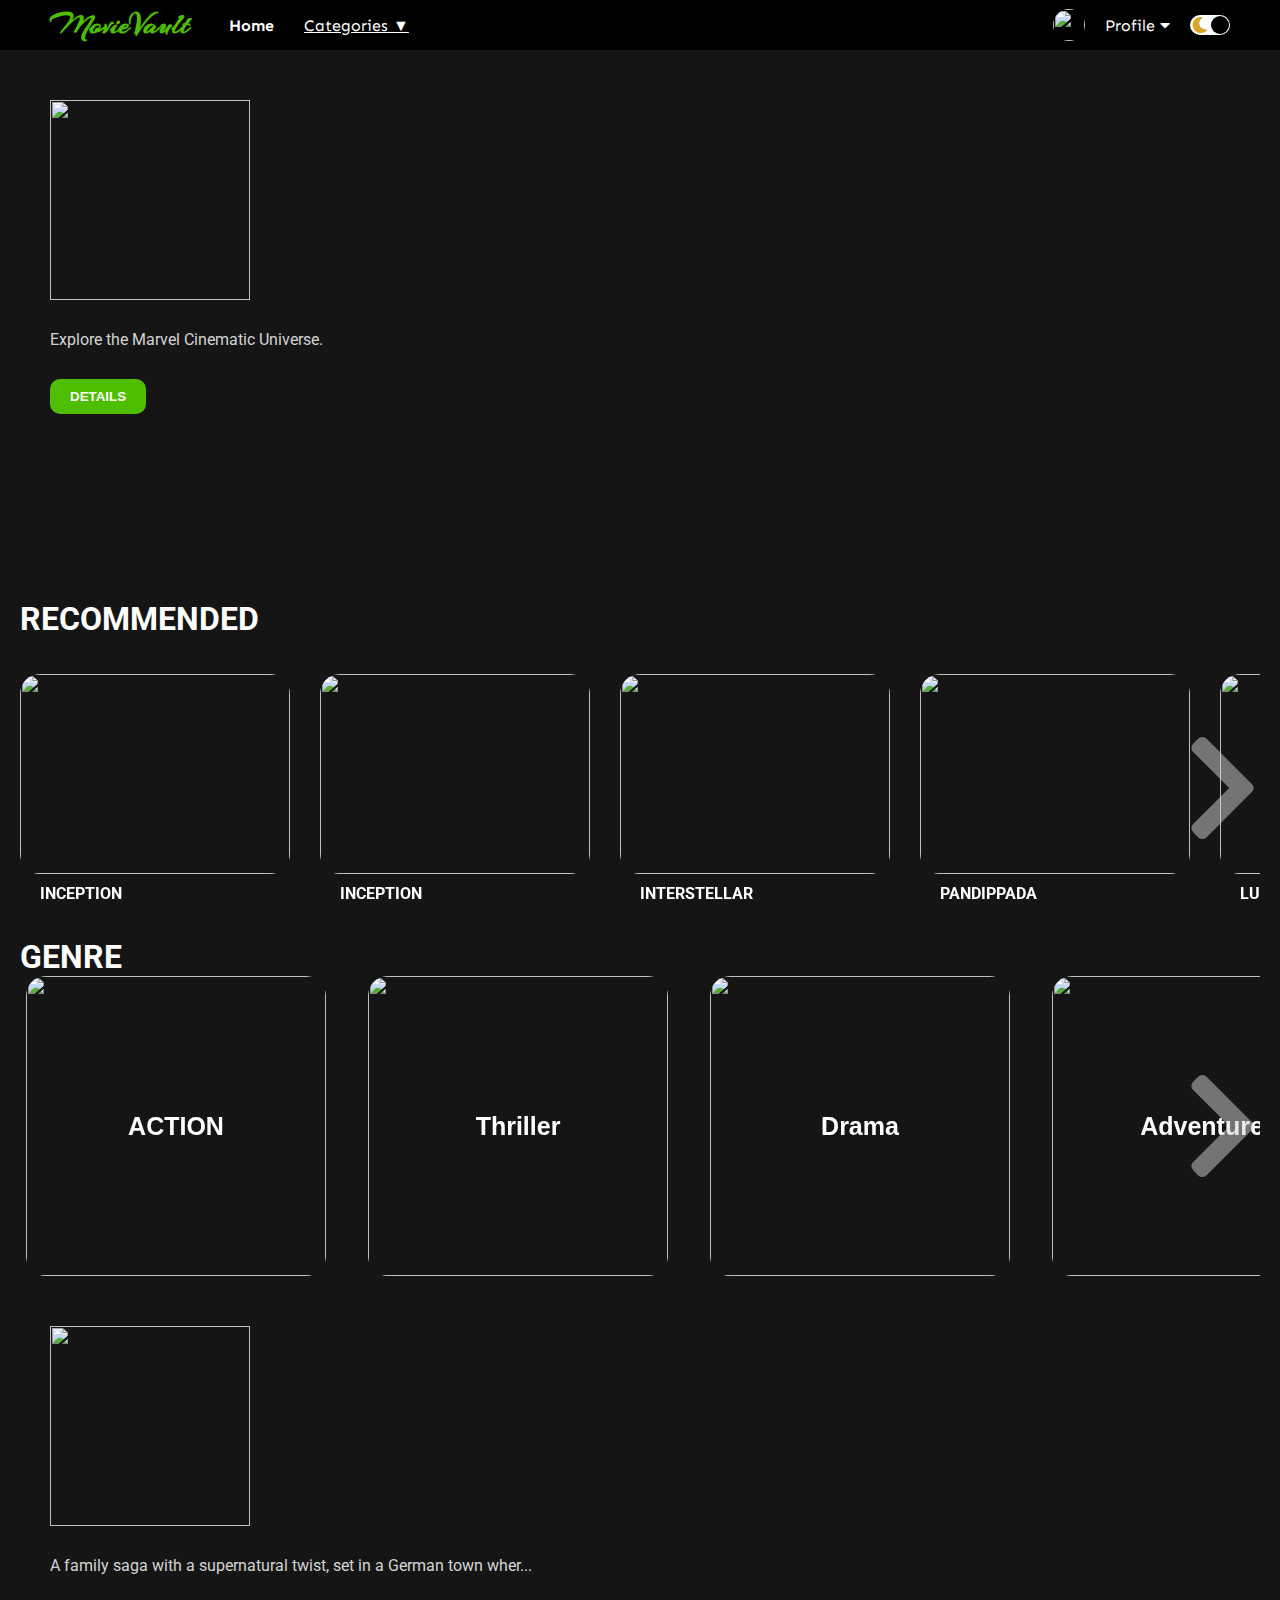
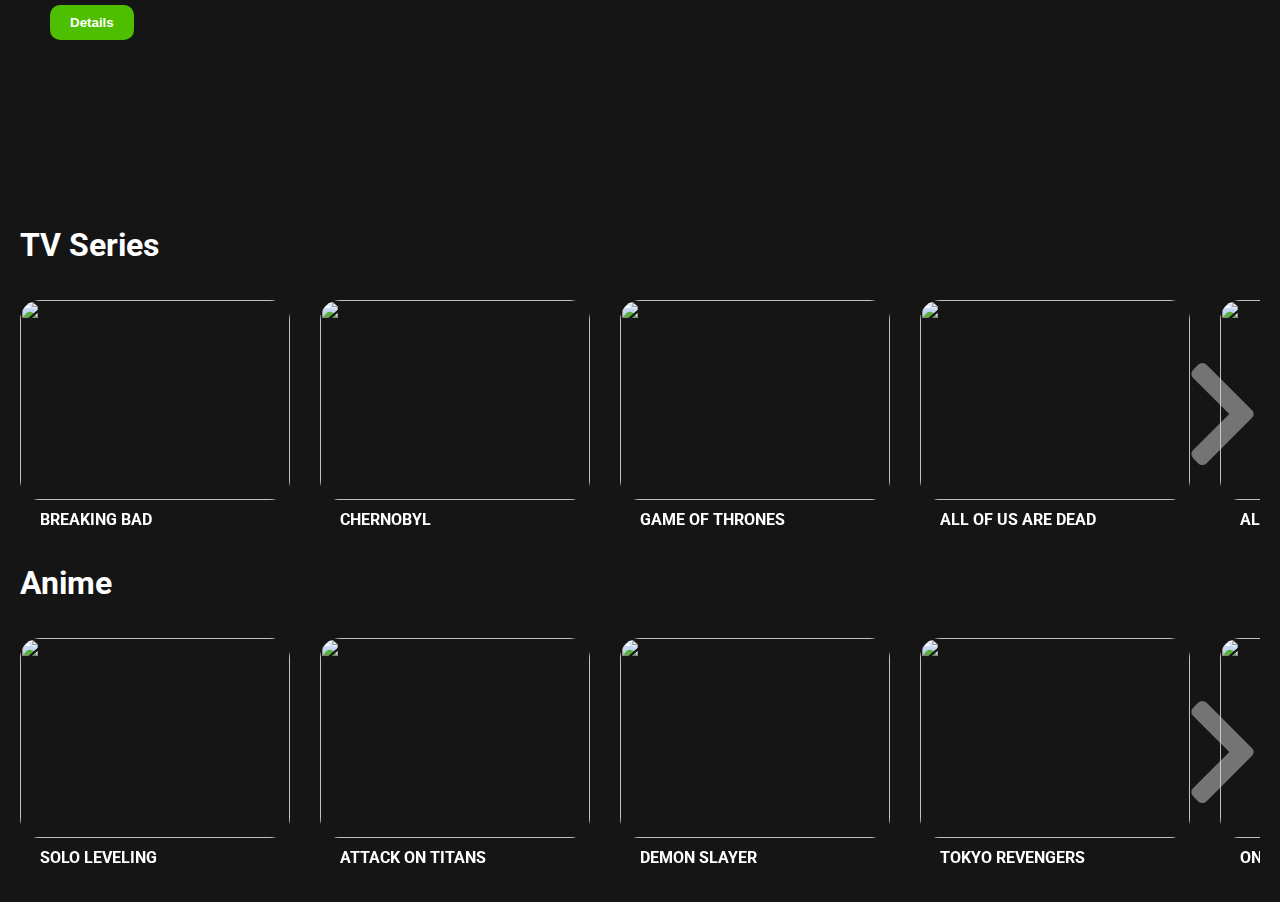
==== index.html @ 9e6b9f05 "Add files via upload" ====
<html lang="en">

<head>
    <meta charset="UTF-8">
    <meta http-equiv="X-UA-Compatible" content="IE=edge">
    <meta name="viewport" content="width=device-width, initial-scale=1.0">
    <link rel="stylesheet" href="style.css">
    <link href="https://fonts.googleapis.com/css2?family=Arizonia&family=Kanit:ital,wght@0,100;0,200;0,300;0,400;0,500;0,600;0,700;0,800;0,900;1,100;1,200;1,300;1,400;1,500;1,600;1,700;1,800;1,900&family=Roboto:ital,wght@0,100..900;1,100..900&family=Sen:wght@400..800&family=Winky+Sans:ital,wght@0,300..900;1,300..900&display=swap" 
    rel="stylesheet">
    <link rel="stylesheet" href="https://cdnjs.cloudflare.com/ajax/libs/font-awesome/5.15.2/css/all.min.css">
    <title>Movie Design</title>
</head>

<body>
    <div class="navbar">
        <div class="navbar-container">
            <div class="logo-container">
                <h1 class="logo">MovieVault</h1>
            </div>
            <div class="menu-container">
                <ul class="menu-list">
                    <li class="menu-list-item active">Home</li>
                    <li class="dropdown">
                        <a href="#">Categories ▼</a>
                        <ul class="dropdown-menu">
                            <li><a href="#sec1">Genre</a></li>
                            <li><a href="#">MARVEL</a></li>
                            <li><a href="#sec2">TV Series</a></li>
                        </ul>
                    </li>

                </ul>
            </div>
            <div class="profile-container">
                <img class="profile-picture" src="img/profile.jpg" alt="">
                <div class="profile-text-container">
                    <span class="profile-text">Profile</span>
                    <i class="fas fa-caret-down"></i>
                </div>
                <div class="toggle">
                    <i class="fas fa-moon toggle-icon"></i>
                    <i class="fas fa-sun toggle-icon"></i>
                    <div class="toggle-ball"></div>
                </div>
            </div>
        </div>
    </div>
    <div class="container">
        <div class="content-container">
            <div class="featured-content"
                style="background: linear-gradient(to bottom, rgba(0,0,0,0), #151515), url('img/f-1.jpg');">
                <img class="featured-title" src="img/f-t-1.png" alt="">
                <p class="featured-desc">Explore the Marvel Cinematic Universe. </p>
                <button class="featured-button" onclick="goToGenre('Marvel')">DETAILS</button>
            </div>
            <div class="movie-list-container">
                <h1 class="movie-list-title">RECOMMENDED</h1>
                <div class="movie-list-wrapper">
                    <div class="movie-list">
                        <div class="movie-list-item">
                            <img class="movie-list-item-img" src="img/1.jpg" alt="">
                            <span class="movie-list-item-title">INCEPTION</span>
                            <p class="movie-list-item-desc">A thief who steals corporate secrets through the use of dream-sharing technology...</p>
                            <button class="movie-list-item-button" onclick="goToDetails(1)">Details</button>
                            <h4>INCEPTION</h4>
                        </div>
                        <div class="movie-list-item">
                            <img class="movie-list-item-img" src="img/2.jpg" alt="">
                            <span class="movie-list-item-title">THE DARK KNIGHT</span>
                            <p class="movie-list-item-desc">When a menace known as the Joker wreaks havoc and chaos on the ...</p>
                            <button class="movie-list-item-button" onclick="goToDetails(2)">Details</button>
                            <h4>INCEPTION</h4>
                        </div>
                        <div class="movie-list-item">
                            <img class="movie-list-item-img" src="img/3.jpg" alt="">
                            <span class="movie-list-item-title">INTERSTELLAR</span>
                            <p class="movie-list-item-desc">When Earth becomes uninhabitable in the future, a farmer and...</p>
                            <button class="movie-list-item-button" onclick="goToDetails(3)">Details</button>
                            <h4>INTERSTELLAR</h4>
                        </div>
                        <div class="movie-list-item">
                            <img class="movie-list-item-img" src="img/4.jpg" alt="">
                            <span class="movie-list-item-title">PANDIPPADA</span>
                            <p class="movie-list-item-desc">A financially backward man, who tries out different business plans...</p>
                            <button class="movie-list-item-button" onclick="goToDetails(4)">Details</button>
                            <h4>PANDIPPADA</h4>
                        </div>
                        <div class="movie-list-item">
                            <img class="movie-list-item-img" src="img/5.jpg" alt="">
                            <span class="movie-list-item-title">LUCIFER</span>
                            <p class="movie-list-item-desc">A political Godfather dies and a lot of thieves dressed up as polit...</p>
                            <button class="movie-list-item-button" onclick="goToDetails(5)">Details</button>
                            <h4>LUCIFER</h4>
                        </div>
                        <div class="movie-list-item">
                            <img class="movie-list-item-img" src="img/6.jpg" alt="">
                            <span class="movie-list-item-title">PONMAN</span>
                            <p class="movie-list-item-desc">Gold dealer Ajesh lends precious sovereigns for a village wedding,...</p>
                            <button class="movie-list-item-button" onclick="goToDetails(6)">Details</button>
                            <h4>PONMAN</h4>
                        </div>
                        <div class="movie-list-item">
                            <img class="movie-list-item-img" src="img/7.jpg" alt="">
                            <span class="movie-list-item-title">TRAIN TO BUSAN</span>
                            <p class="movie-list-item-desc">While a zombie virus breaks out in South Korea, passengers struggle ...</p>
                            <button class="movie-list-item-button" onclick="goToDetails(7)">Details</button>
                            <h4>TRAIN TO BUSAN</h4>
                        </div>
                    </div>
                    <i class="fas fa-chevron-right arrow"></i>
                </div>
            </div>
            <div class="movie-list-container">
                <h1 class="movie-list-title" id="sec1">GENRE</h1>
                <div class="movie-list-wrapper">
                    <div class="movie-list">
                        <div class="movie-list-item">
                            <button class="image-button" onclick="goToGenre('Action')">
                            <img class="movie-list-item-img" src="img/22.jpg" alt="">
                            <span class="button-text">ACTION</span>
                            </button>
                        </div>
                        <div class="movie-list-item">
                            <button class="image-button" onclick="goToGenre('Thriller')">
                            <img class="movie-list-item-img" src="img/23.jpg" alt="">
                            <span class="button-text">Thriller</span>
                            </button>
                        </div>
                        <div class="movie-list-item">
                            <button class="image-button" onclick="goToGenre('Drama')">
                            <img class="movie-list-item-img" src="img/22.jpg" alt="">
                            <span class="button-text">Drama</span>
                            </button>
                        </div>
                        <div class="movie-list-item">
                            <button class="image-button" onclick="goToGenre('Adventure')">
                            <img class="movie-list-item-img" src="img/23.jpg" alt="">
                            <span class="button-text">Adventure</span>
                            </button>
                        </div>
                    </div>
                    <i class="fas fa-chevron-right arrow"></i>
                </div>
            </div>
            <div class="featured-content"
                style="background: linear-gradient(to bottom, rgba(0,0,0,0), #151515), url('img/f-2.jpg');">
                <img class="featured-title" src="img/f-t-2.png" alt="">
                <p class="featured-desc">A family saga with a supernatural twist, set in a German town wher...</p>
                <button class="featured-button" onclick="goToDetails(22)">Details</button>
            </div>
            <div class="movie-list-container">
                <h1 class="movie-list-title" id="sec2">TV Series</h1>
                <div class="movie-list-wrapper">
                    <div class="movie-list">
                        <div class="movie-list-item">
                            <img class="movie-list-item-img" src="img/8.jpg" alt="">
                            <span class="movie-list-item-title">BREAKING BAD</span>
                            <p class="movie-list-item-desc">A chemistry teacher diagnosed with inoperable lung cancer turns to...</p>
                            <button class="movie-list-item-button" onclick="goToDetails(8)">Details</button>
                            <h4>BREAKING BAD</h4>
                        </div>
                        <div class="movie-list-item">
                            <img class="movie-list-item-img" src="img/9.jpg" alt="">
                            <span class="movie-list-item-title">CHERNOBYL</span>
                            <p class="movie-list-item-desc">In April 1986, the city of Chernobyl in the Soviet Union suffers ...</p>
                            <button class="movie-list-item-button" onclick="goToDetails(9)">Details</button>
                            <h4>CHERNOBYL</h4>
                        </div>
                        <div class="movie-list-item">
                            <img class="movie-list-item-img" src="img/10.jpg" alt="">
                            <span class="movie-list-item-title">GAME OF THRONES</span>
                            <p class="movie-list-item-desc">Nine noble families fight for control over the lands of Westeros...</p>
                            <button class="movie-list-item-button" onclick="goToDetails(10)">Details</button>
                            <h4>GAME OF THRONES</h4>
                        </div>
                        <div class="movie-list-item">
                            <img class="movie-list-item-img" src="img/11.jpg" alt="">
                            <span class="movie-list-item-title">ALL OF US ARE DEAD</span>
                            <p class="movie-list-item-desc">A high school becomes ground zero for a zombie virus outbreak. Tra...</p>
                            <button class="movie-list-item-button" onclick="goToDetails(11)">Details</button>
                            <h4>ALL OF US ARE DEAD</h4>
                        </div>
                        <div class="movie-list-item">
                            <img class="movie-list-item-img" src="img/12.jpg" alt="">
                            <span class="movie-list-item-title">ALICE IN BORDERLAND</span>
                            <p class="movie-list-item-desc">Arisu - a listless, jobless and video-game-obsessed young man - s...</p>
                            <button class="movie-list-item-button" onclick="goToDetails(12)">Details</button>
                            <h4>ALICE IN BORDERLAND</h4>
                        </div>
                        <div class="movie-list-item">
                            <img class="movie-list-item-img" src="img/13.jpg" alt="">
                            <span class="movie-list-item-title">THE WALKING DEAD</span>
                            <p class="movie-list-item-desc">Sheriff Deputy Rick Grimes wakes up from a coma to learn the world...</p>
                            <button class="movie-list-item-button" onclick="goToDetails(13)">Details</button>
                            <h4>THE WALKING DEAD</h4>
                        </div>
                        <div class="movie-list-item">
                            <img class="movie-list-item-img" src="img/14.jpg" alt="">
                            <span class="movie-list-item-title">FARZI</span>
                            <p class="movie-list-item-desc">An artist who gets pulled into the murky high stakes of a con job...</p>
                            <button class="movie-list-item-button" onclick="goToDetails(14)">Details</button>
                            <h4>FARZI</h4>
                        </div>
                    </div>
                    <i class="fas fa-chevron-right arrow"></i>
                </div>
            </div>
            <div class="movie-list-container">
                <h1 class="movie-list-title">Anime</h1>
                <div class="movie-list-wrapper">
                    <div class="movie-list">
                        <div class="movie-list-item">
                            <img class="movie-list-item-img" src="img/15.jpg" alt="">
                            <span class="movie-list-item-title">SOLO LEVELING</span>
                            <p class="movie-list-item-desc">Follows the adventures of Sung Jinwoo in a world that is constantly...</p>
                            <button class="movie-list-item-button" onclick="goToDetails(15)">Details</button>
                            <h4>SOLO LEVELING</h4>
                        </div>
                        <div class="movie-list-item">
                            <img class="movie-list-item-img" src="img/16.jpg" alt="">
                            <span class="movie-list-item-title">ATTACK ON TITANS</span>
                            <p class="movie-list-item-desc">After his hometown is destroyed, young Eren Jaeger vows to...</p>
                            <button class="movie-list-item-button" onclick="goToDetails(16)">Details</button>
                            <h4>ATTACK ON TITANS</h4>
                        </div>
                        <div class="movie-list-item">
                            <img class="movie-list-item-img" src="img/17.jpg" alt="">
                            <span class="movie-list-item-title">DEMON SLAYER</span>
                            <p class="movie-list-item-desc">A family is attacked by demons and only two members survive - Tan...</p>
                            <button class="movie-list-item-button" onclick="goToDetails(17)">Details</button>
                            <h4>DEMON SLAYER</h4>
                        </div>
                        <div class="movie-list-item">
                            <img class="movie-list-item-img" src="img/18.jpg" alt="">
                            <span class="movie-list-item-title">TOKYO REVENGERS</span>
                            <p class="movie-list-item-desc">Hanagaki Takemichi lives an unsatisfying life right up until his ...</p>
                            <button class="movie-list-item-button" onclick="goToDetails(18)">Details</button>
                            <h4>TOKYO REVENGERS</h4>
                        </div>
                        <div class="movie-list-item">
                            <img class="movie-list-item-img" src="img/19.jpg" alt="">
                            <span class="movie-list-item-title">ONE PIECE</span>
                            <p class="movie-list-item-desc">Monkey D. Luffy sets off on an adventure with his pirate crew in ...</p>
                            <button class="movie-list-item-button" onclick="goToDetails(19)">Details</button>
                            <h4>ONE PIECE</h4>
                        </div>
                        <div class="movie-list-item">
                            <img class="movie-list-item-img" src="img/20.jpg" alt="">
                            <span class="movie-list-item-title">NARUTO</span>
                            <p class="movie-list-item-desc">Naruto Uzumaki, a mischievous adolescent ninja, struggles as he ...</p>
                            <button class="movie-list-item-button" onclick="goToDetails(20)">Details</button>
                            <h4>NARUTO</h4>
                        </div>
                        <div class="movie-list-item">
                            <img class="movie-list-item-img" src="img/21.jpg" alt="">
                            <span class="movie-list-item-title">DEATH NOTE</span>
                            <p class="movie-list-item-desc">An intelligent high school student goes on a secret crusade to eli...</p>
                            <button class="movie-list-item-button" onclick="goToDetails(21)">Details</button>
                            <h4>DEATH NOTE</h4>
                        </div>
                    </div>
                    <i class="fas fa-chevron-right arrow"></i>
                </div>
            </div>
        </div>
    </div>
    <script src="app.js"></script>
</body>

</html>
---- style.css ----
* {
  margin: 0;
}

body {
  font-family: "Roboto", sans-serif;
}

.navbar {
  width: 100%;
  height: 50px;
  background-color: black;
  position: sticky;
  top: 0;
}

.navbar-container {
  display: flex;
  align-items: center;
  padding: 0 50px;
  height: 100%;
  color: white;
  font-family: "Sen", sans-serif;
}

.logo-container {
  flex: 1;
}

.logo {
  font-family: "Arizonia", cursive;
  font-size: 30px;
  color: #4dbf00;
}

.menu-container {
  flex: 6;
}

.menu-list {
  display: flex;
  list-style: none;
}

.menu-list-item {
  margin-right: 30px;
}

.menu-list-item.active {
  font-weight: bold;
}
.profile-container {
  flex: 2;
  display: flex;
  align-items: center;
  justify-content: flex-end;
}

.profile-text-container {
  margin: 0 20px;
}

.profile-picture {
  width: 32px;
  height: 32px;
  border-radius: 50%;
  object-fit: cover;
}

.toggle {
  width: 40px;
  height: 20px;
  background-color: white;
  border-radius: 30px;
  display: flex;
  align-items: center;
  justify-content: space-around;
  position: relative;
}

.toggle-icon {
  color: goldenrod;
}

.toggle-ball {
  width: 18px;
  height: 18px;
  background-color: black;
  position: absolute;
  right: 1px;
  border-radius: 50%;
  cursor: pointer;
  transition: 1s ease all;
}



.container {
  background-color: #151515;
  min-height: calc(100vh - 50px);
  color: white;
}

.featured-content {
  height: 50vh;
  padding: 50px;
}

.featured-title {
  width: 200px;
}

.featured-desc {
  width: 500px;
  color: lightgray;
  margin: 30px 0;
}

.featured-button {
  background-color: #4dbf00;
  color: white;
  padding: 10px 20px;
  border-radius: 10px;
  border: none;
  outline: none;
  font-weight: bold;
}

.movie-list-container {
  padding: 0 20px;
}

.movie-list-wrapper {
  position: relative;
  overflow: hidden;
}

.movie-list {
  display: flex;
  align-items: center;
  height: 300px;
  transform: translateX(0);
  transition: all 1s ease-in-out;
}

.movie-list-item {
  margin-right: 30px;
  position: relative;
}

.movie-list-item:hover .movie-list-item-img {
  transform: scale(1.2);
  margin: 0 30px;
  opacity: 0.5;
}

.movie-list-item:hover .movie-list-item-title,
.movie-list-item:hover .movie-list-item-desc,
.movie-list-item:hover .genre-button,
.movie-list-item:hover .movie-list-item-button {
  opacity: 1;
}

.movie-list-item-img {
  transition: all 1s ease-in-out;
  width: 270px;
  height: 200px;
  object-fit: cover;
  border-radius: 20px;
}

.movie-list-item-title {
  background-color: #333;
  padding: 0 10px;
  font-size: 32px;
  font-weight: bold;
  position: absolute;
  top: 10%;
  left: 50px;
  opacity: 0;
  transition: 1s all ease-in-out;
}

.movie-list-item-desc {
  background-color: #333;
  padding: 10px;
  font-size: 14px;
  position: absolute;
  top: 30%;
  left: 50px;
  width: 230px;
  opacity: 0;
  transition: 1s all ease-in-out;
}

.movie-list-item-button {
  padding: 10px;
  background-color: #4dbf00;
  color: white;
  border-radius: 10px;
  outline: none;
  border: none;
  cursor: pointer;
  position: absolute;
  bottom: 20px;
  left: 50px;
  opacity: 0;
  transition: 1s all ease-in-out;
}

.arrow {
  font-size: 120px;
  position: absolute;
  top: 90px;
  right: 0;
  color: lightgray;
  opacity: 0.5;
  cursor: pointer;
}

.container.active {
  background-color: white;
}

.movie-list-title.active {
  color: black;
}

.navbar-container.active {
  background-color: white;

  color: black;
}


.toggle.active{
    background-color: black;
}

.toggle-ball.active{
    background-color: white;
    transform: translateX(-20px);
}

@media only screen and (max-width: 940px){
    .menu-container{
        display: none;
    }
}

.dropdown a {
  color: white;
}

.dropdown a.active {
  color: black;
}

.dropdown-menu {
  display: none;
  position: absolute;
  background-color: #444;
  min-width: 150px;
  list-style: none;
  padding: 0;
  margin: 0;
}

.dropdown-menu li {
  display: block;
}

.dropdown-menu li a {
  padding: 10px;
  display: block;
  color: white;
}

.dropdown:hover .dropdown-menu {
  display: block;
}

.dropdown-menu li a:hover {
  background-color: #555;
}

.movie-list-item h4 {
  padding-left: 20px;
  padding-top: 10px;
  color: white;
}

.movie-list-item h4.active{
  color: black;
}


.image-button {
  position: relative;
  border: none;
  background: none;
  cursor: pointer;
}

.image-button img {
  width: 300px; /* Adjust size */
  height: auto;
}

.button-text {
  position: absolute;
  top: 50%;
  left: 50%;
  transform: translate(-50%, -50%);
  color: white;
  font-size: 25px;
  font-weight: bold;
  background: rgba(0, 0, 0, 0); /* Optional: Adds contrast */
  padding: 5px 10px;
  border-radius: 5px;
}
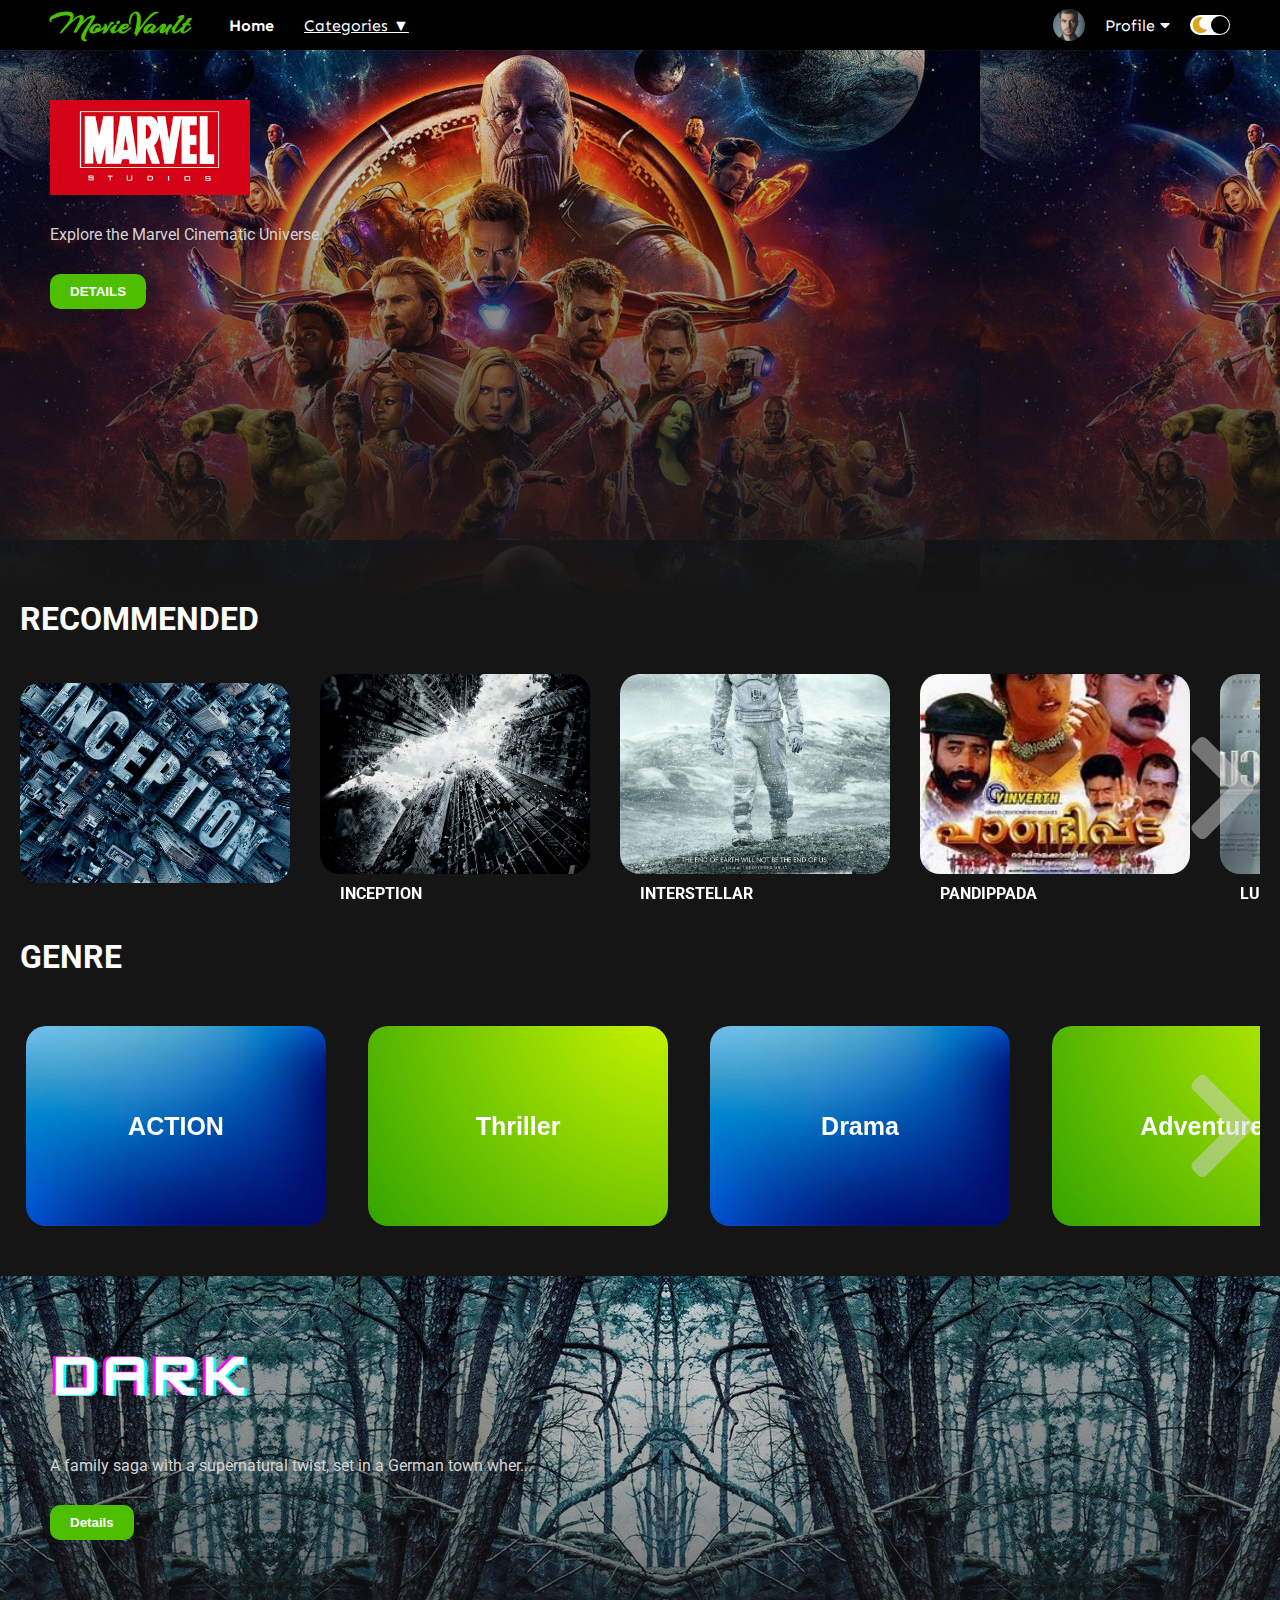
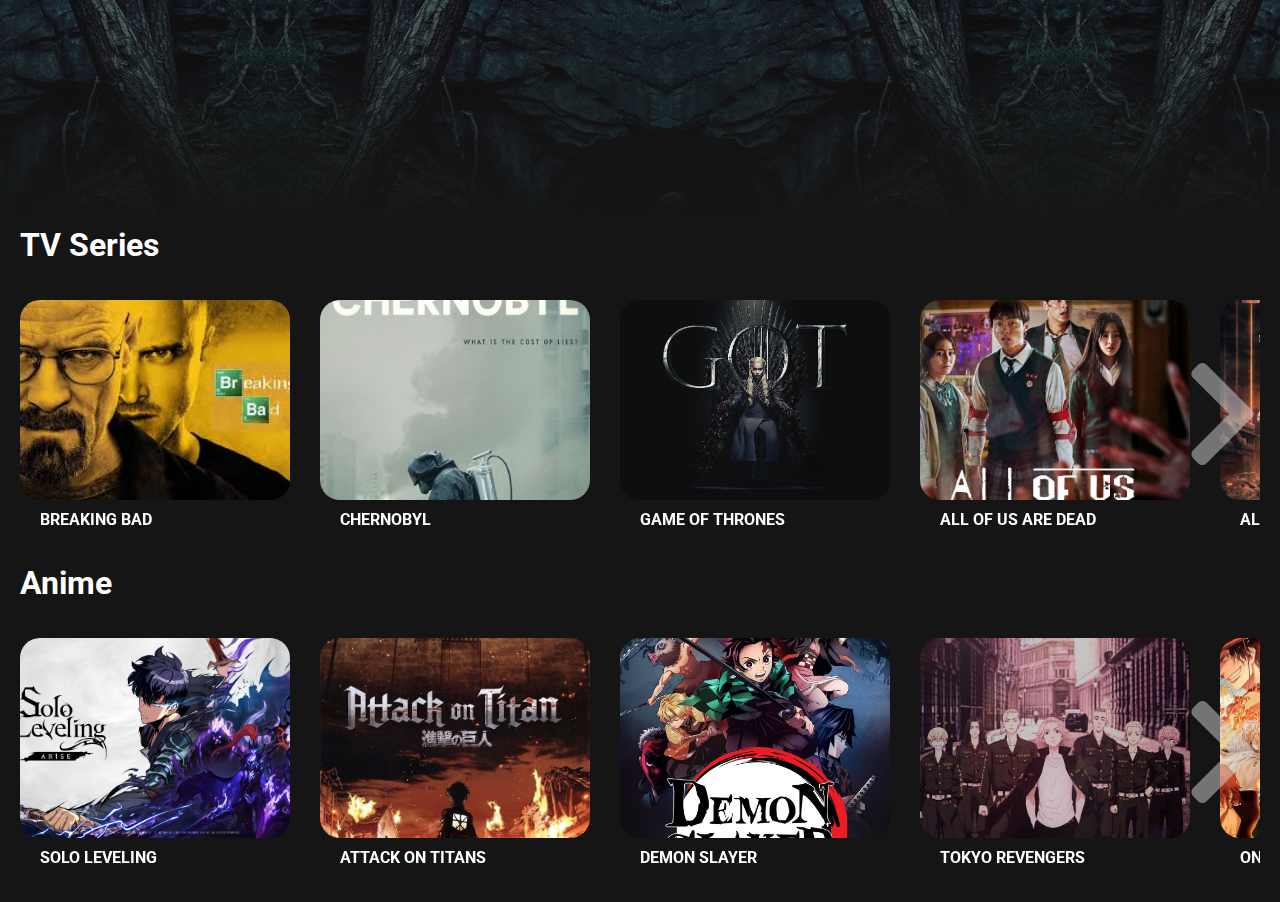
==== commit 0f24f19c: "Update index.html" ====
--- a/index.html
+++ b/index.html
@@ -58,14 +58,14 @@
                 <div class="movie-list-wrapper">
                     <div class="movie-list">
                         <div class="movie-list-item">
-                            <img class="movie-list-item-img" src="img/1.jpg" alt="">
-                            <span class="movie-list-item-title">INCEPTION</span>
-                            <p class="movie-list-item-desc">A thief who steals corporate secrets through the use of dream-sharing technology...</p>
+                            <img id="movie-poster-1" class="movie-list-item-img" src="img/1.jpg" alt="">
+                            <span class="movie-list-item-title" id="movie-title-1"></span>
+                            <p class="movie-list-item-desc" id="movie-description-1"></p>
                             <button class="movie-list-item-button" onclick="goToDetails(1)">Details</button>
-                            <h4>INCEPTION</h4>
-                        </div>
-                        <div class="movie-list-item">
-                            <img class="movie-list-item-img" src="img/2.jpg" alt="">
+                            <h4 id="movie-poster-1"></h4>
+                        </div>
+                        <div class="movie-list-item">
+                            <img class="movie-list-item-img" id="movie-poster-2" src="img/2.jpg" alt="">
                             <span class="movie-list-item-title">THE DARK KNIGHT</span>
                             <p class="movie-list-item-desc">When a menace known as the Joker wreaks havoc and chaos on the ...</p>
                             <button class="movie-list-item-button" onclick="goToDetails(2)">Details</button>
--- a/style.css
+++ b/style.css
@@ -318,4 +318,6 @@
   background: rgba(0, 0, 0, 0); /* Optional: Adds contrast */
   padding: 5px 10px;
   border-radius: 5px;
-}+}
+
+
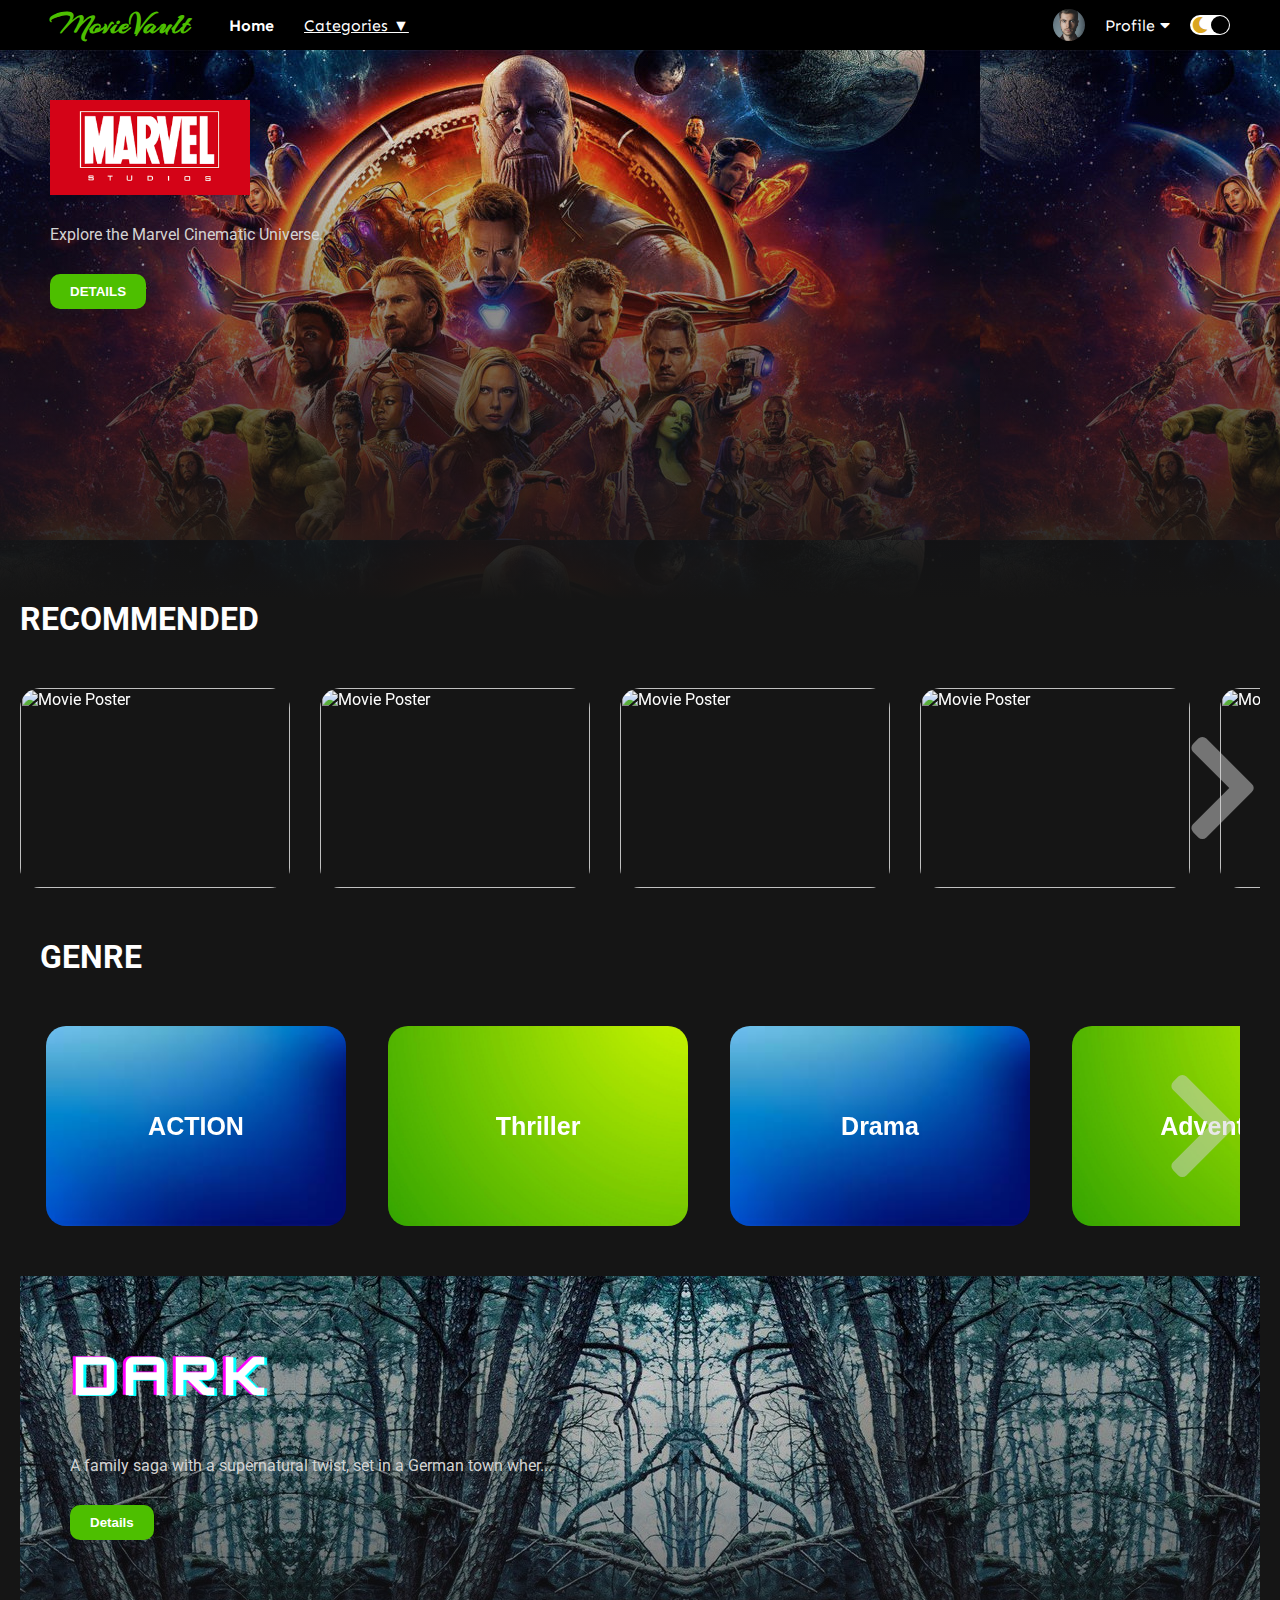
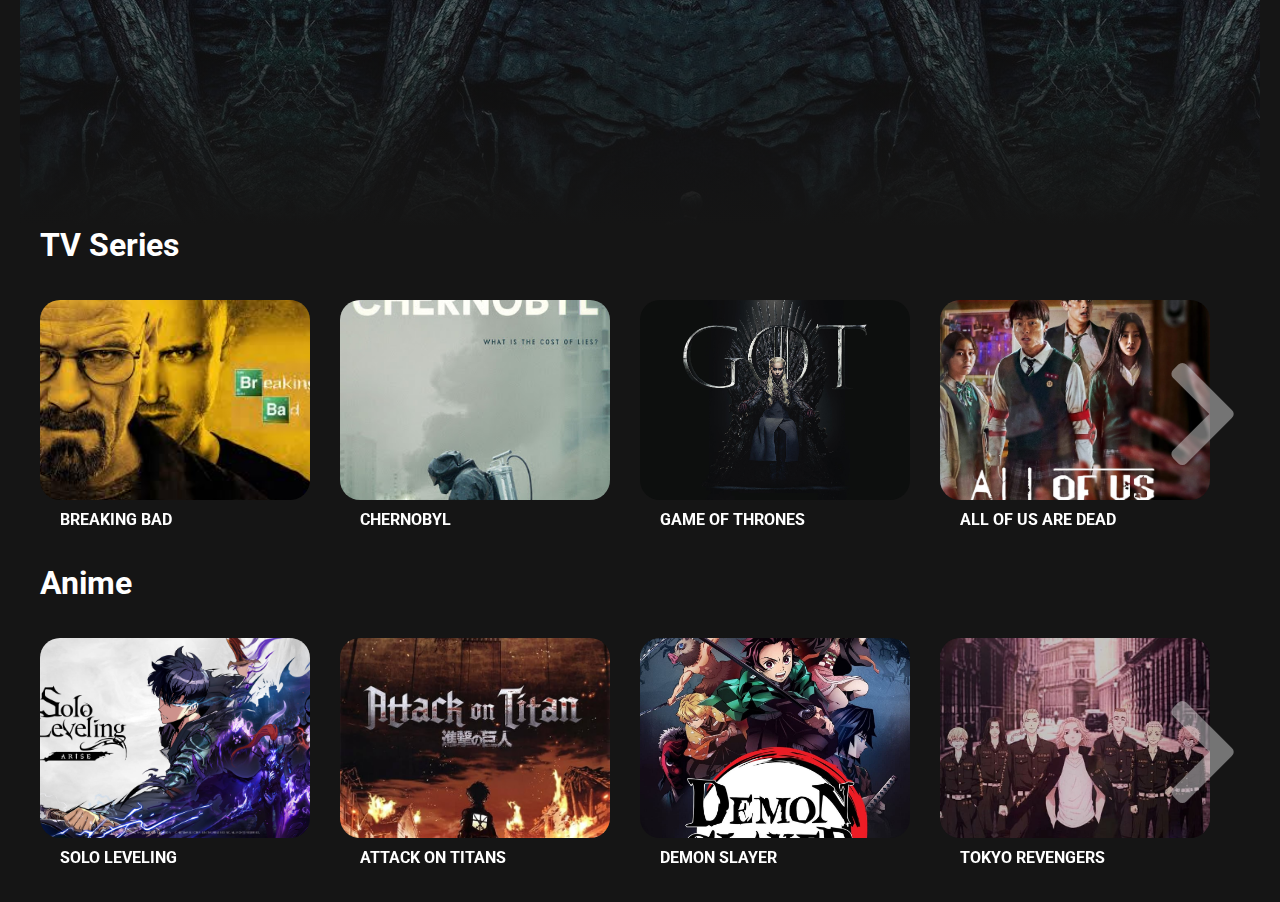
==== commit 66074feb: "Update index.html" ====
--- a/index.html
+++ b/index.html
@@ -57,56 +57,60 @@
                 <h1 class="movie-list-title">RECOMMENDED</h1>
                 <div class="movie-list-wrapper">
                     <div class="movie-list">
-                        <div class="movie-list-item">
-                            <img id="movie-poster-1" class="movie-list-item-img" src="img/1.jpg" alt="">
-                            <span class="movie-list-item-title" id="movie-title-1"></span>
-                            <p class="movie-list-item-desc" id="movie-description-1"></p>
-                            <button class="movie-list-item-button" onclick="goToDetails(1)">Details</button>
-                            <h4 id="movie-poster-1"></h4>
-                        </div>
-                        <div class="movie-list-item">
-                            <img class="movie-list-item-img" id="movie-poster-2" src="img/2.jpg" alt="">
-                            <span class="movie-list-item-title">THE DARK KNIGHT</span>
-                            <p class="movie-list-item-desc">When a menace known as the Joker wreaks havoc and chaos on the ...</p>
-                            <button class="movie-list-item-button" onclick="goToDetails(2)">Details</button>
-                            <h4>INCEPTION</h4>
-                        </div>
-                        <div class="movie-list-item">
-                            <img class="movie-list-item-img" src="img/3.jpg" alt="">
-                            <span class="movie-list-item-title">INTERSTELLAR</span>
-                            <p class="movie-list-item-desc">When Earth becomes uninhabitable in the future, a farmer and...</p>
-                            <button class="movie-list-item-button" onclick="goToDetails(3)">Details</button>
-                            <h4>INTERSTELLAR</h4>
-                        </div>
-                        <div class="movie-list-item">
-                            <img class="movie-list-item-img" src="img/4.jpg" alt="">
-                            <span class="movie-list-item-title">PANDIPPADA</span>
-                            <p class="movie-list-item-desc">A financially backward man, who tries out different business plans...</p>
-                            <button class="movie-list-item-button" onclick="goToDetails(4)">Details</button>
-                            <h4>PANDIPPADA</h4>
-                        </div>
-                        <div class="movie-list-item">
-                            <img class="movie-list-item-img" src="img/5.jpg" alt="">
-                            <span class="movie-list-item-title">LUCIFER</span>
-                            <p class="movie-list-item-desc">A political Godfather dies and a lot of thieves dressed up as polit...</p>
-                            <button class="movie-list-item-button" onclick="goToDetails(5)">Details</button>
-                            <h4>LUCIFER</h4>
-                        </div>
-                        <div class="movie-list-item">
-                            <img class="movie-list-item-img" src="img/6.jpg" alt="">
-                            <span class="movie-list-item-title">PONMAN</span>
-                            <p class="movie-list-item-desc">Gold dealer Ajesh lends precious sovereigns for a village wedding,...</p>
-                            <button class="movie-list-item-button" onclick="goToDetails(6)">Details</button>
-                            <h4>PONMAN</h4>
-                        </div>
-                        <div class="movie-list-item">
-                            <img class="movie-list-item-img" src="img/7.jpg" alt="">
-                            <span class="movie-list-item-title">TRAIN TO BUSAN</span>
-                            <p class="movie-list-item-desc">While a zombie virus breaks out in South Korea, passengers struggle ...</p>
-                            <button class="movie-list-item-button" onclick="goToDetails(7)">Details</button>
-                            <h4>TRAIN TO BUSAN</h4>
-                        </div>
-                    </div>
+        <div class="movie-list-item">
+            <img class="movie-list-item-img" src="" alt="Movie Poster">
+            <h3 class="movie-list-item-title"></h3>
+            <p class="movie-list-item-desc"></p>
+            <button class="movie-list-item-button">View Details</button>
+        </div>
+
+        <div class="movie-list-item">
+            <img class="movie-list-item-img" src="" alt="Movie Poster">
+            <h3 class="movie-list-item-title"></h3>
+            <p class="movie-list-item-desc"></p>
+            <button class="movie-list-item-button">View Details</button>
+        </div>
+        <div class="movie-list-item">
+            <img class="movie-list-item-img" src="" alt="Movie Poster">
+            <h3 class="movie-list-item-title"></h3>
+            <p class="movie-list-item-desc"></p>
+            <button class="movie-list-item-button">View Details</button>
+        </div>
+
+        <div class="movie-list-item">
+            <img class="movie-list-item-img" src="" alt="Movie Poster">
+            <h3 class="movie-list-item-title"></h3>
+            <p class="movie-list-item-desc"></p>
+            <button class="movie-list-item-button">View Details</button>
+        </div>
+        <div class="movie-list-item">
+            <img class="movie-list-item-img" src="" alt="Movie Poster">
+            <h3 class="movie-list-item-title"></h3>
+            <p class="movie-list-item-desc"></p>
+            <button class="movie-list-item-button">View Details</button>
+        </div>
+
+        <div class="movie-list-item">
+            <img class="movie-list-item-img" src="" alt="Movie Poster">
+            <h3 class="movie-list-item-title"></h3>
+            <p class="movie-list-item-desc"></p>
+            <button class="movie-list-item-button">View Details</button>
+        </div>
+        <div class="movie-list-item">
+            <img class="movie-list-item-img" src="" alt="Movie Poster">
+            <h3 class="movie-list-item-title"></h3>
+            <p class="movie-list-item-desc"></p>
+            <button class="movie-list-item-button">View Details</button>
+        </div>
+
+        <div class="movie-list-item">
+            <img class="movie-list-item-img" src="" alt="Movie Poster">
+            <h3 class="movie-list-item-title"></h3>
+            <p class="movie-list-item-desc"></p>
+            <button class="movie-list-item-button">View Details</button>
+        </div>
+
+                        
                     <i class="fas fa-chevron-right arrow"></i>
                 </div>
             </div>
@@ -267,4 +271,4 @@
     <script src="app.js"></script>
 </body>
 
-</html>+</html>
